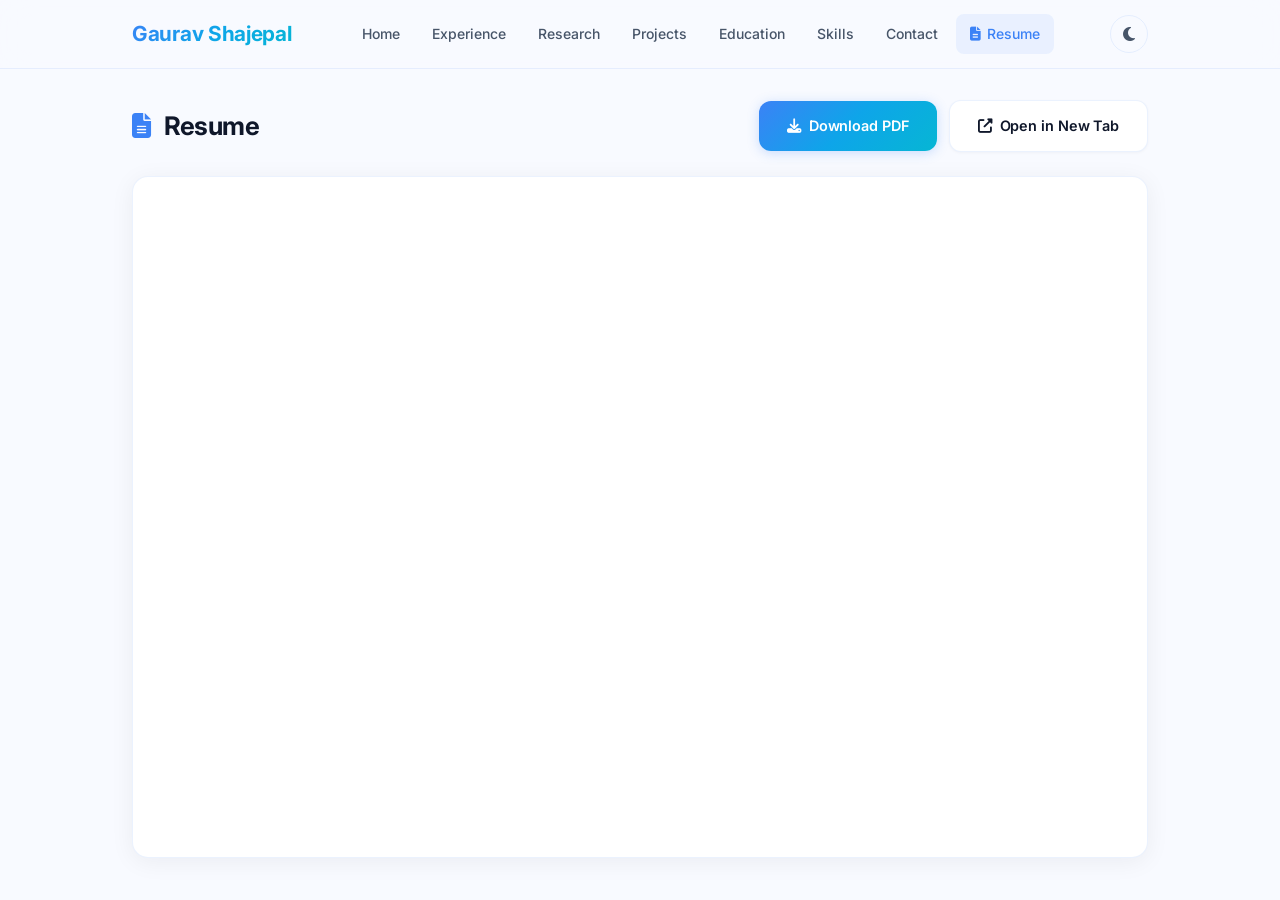
==== resume.html @ 48c78f42 "Add standalone resume page with embedded PDF viewer" ====
<!DOCTYPE html>
<html lang="en">
<head>
    <meta charset="UTF-8">
    <meta name="viewport" content="width=device-width, initial-scale=1.0">
    <meta name="description" content="Gaurav Shajepal - Resume / CV">
    <title>Resume - Gaurav Shajepal</title>
    <link rel="icon" href="data:image/svg+xml,<svg xmlns='http://www.w3.org/2000/svg' viewBox='0 0 100 100'><text y='.9em' font-size='90'>GS</text></svg>">
    <link rel="stylesheet" href="css/style.css">
    <link href="https://fonts.googleapis.com/css2?family=Inter:wght@300;400;500;600;700&display=swap" rel="stylesheet">
    <link rel="stylesheet" href="https://cdnjs.cloudflare.com/ajax/libs/font-awesome/6.4.0/css/all.min.css">
    <style>
        .resume-page {
            padding-top: 100px;
            min-height: 100vh;
        }

        .resume-header {
            display: flex;
            justify-content: space-between;
            align-items: center;
            margin-bottom: 1.5rem;
            flex-wrap: wrap;
            gap: 1rem;
        }

        .resume-header h1 {
            font-size: 1.6rem;
            font-weight: 700;
            letter-spacing: -0.5px;
        }

        .resume-actions {
            display: flex;
            gap: 0.75rem;
            align-items: center;
        }

        .resume-container {
            background: var(--card-bg);
            border-radius: var(--radius-lg);
            border: 1px solid var(--card-border);
            box-shadow: var(--shadow);
            overflow: hidden;
            position: relative;
        }

        .resume-embed {
            width: 100%;
            height: calc(100vh - 220px);
            min-height: 600px;
            border: none;
            display: block;
        }

        .resume-fallback {
            display: none;
            padding: 3rem 2rem;
            text-align: center;
        }

        .resume-fallback i {
            font-size: 3rem;
            color: var(--accent-primary);
            margin-bottom: 1rem;
        }

        .resume-fallback p {
            color: var(--text-secondary);
            margin-bottom: 1.5rem;
        }

        @media (max-width: 768px) {
            .resume-embed {
                height: calc(100vh - 180px);
                min-height: 500px;
            }
        }
    </style>
</head>
<body>
    <!-- Navigation -->
    <nav class="navbar">
        <div class="container">
            <a href="index.html" class="nav-brand">Gaurav Shajepal</a>
            <div class="nav-links" id="navLinks">
                <a href="index.html" class="nav-link">Home</a>
                <a href="index.html#experience" class="nav-link">Experience</a>
                <a href="index.html#research" class="nav-link">Research</a>
                <a href="index.html#projects" class="nav-link">Projects</a>
                <a href="index.html#education" class="nav-link">Education</a>
                <a href="index.html#skills" class="nav-link">Skills</a>
                <a href="index.html#contact" class="nav-link">Contact</a>
                <a href="resume.html" class="nav-link active">
                    <i class="fas fa-file-alt"></i> Resume
                </a>
            </div>
            <div style="display:flex;align-items:center;gap:0.5rem;">
                <button class="theme-toggle" id="themeToggle" aria-label="Toggle theme">
                    <i class="fas fa-moon"></i>
                    <i class="fas fa-sun"></i>
                </button>
                <button class="mobile-menu-btn" id="mobileMenuBtn">
                    <i class="fas fa-bars"></i>
                </button>
            </div>
        </div>
    </nav>

    <!-- Resume Section -->
    <section class="resume-page">
        <div class="container">
            <div class="resume-header">
                <h1><i class="fas fa-file-alt" style="color:var(--accent-primary);margin-right:0.5rem;"></i> Resume</h1>
                <div class="resume-actions">
                    <a href="My_CV.pdf" download="Gaurav_Shajepal_CV.pdf" class="btn btn-primary">
                        <i class="fas fa-download"></i> Download PDF
                    </a>
                    <a href="My_CV.pdf" target="_blank" class="btn btn-secondary">
                        <i class="fas fa-external-link-alt"></i> Open in New Tab
                    </a>
                </div>
            </div>
            <div class="resume-container">
                <object data="My_CV.pdf" type="application/pdf" class="resume-embed" id="resumeEmbed">
                    <div class="resume-fallback" id="resumeFallback">
                        <i class="fas fa-file-pdf"></i>
                        <p>Your browser doesn't support PDF preview.</p>
                        <a href="My_CV.pdf" download="Gaurav_Shajepal_CV.pdf" class="btn btn-primary">
                            <i class="fas fa-download"></i> Download PDF Instead
                        </a>
                    </div>
                </object>
            </div>
        </div>
    </section>

    <script>
        // Theme Toggle
        const themeToggle = document.getElementById('themeToggle');
        const prefersDark = window.matchMedia('(prefers-color-scheme: dark)').matches;
        const savedTheme = localStorage.getItem('theme');

        if (savedTheme) {
            document.documentElement.setAttribute('data-theme', savedTheme);
        } else if (prefersDark) {
            document.documentElement.setAttribute('data-theme', 'dark');
        }

        if (themeToggle) {
            themeToggle.addEventListener('click', () => {
                const current = document.documentElement.getAttribute('data-theme');
                const next = current === 'dark' ? 'light' : 'dark';
                document.documentElement.setAttribute('data-theme', next);
                localStorage.setItem('theme', next);
            });
        }

        // Mobile Menu
        const mobileMenuBtn = document.getElementById('mobileMenuBtn');
        const navLinks = document.getElementById('navLinks');

        if (mobileMenuBtn && navLinks) {
            mobileMenuBtn.addEventListener('click', () => {
                navLinks.classList.toggle('active');
                const icon = mobileMenuBtn.querySelector('i');
                if (icon) {
                    icon.classList.toggle('fa-bars');
                    icon.classList.toggle('fa-times');
                }
            });
        }

        // Check if PDF loaded
        const embed = document.getElementById('resumeEmbed');
        const fallback = document.getElementById('resumeFallback');
        if (embed && fallback) {
            embed.addEventListener('error', () => {
                embed.style.display = 'none';
                fallback.style.display = 'block';
            });
        }
    </script>
</body>
</html>
---- css/style.css ----
/* Reset & Base Styles */
*,
*::before,
*::after {
    margin: 0;
    padding: 0;
    box-sizing: border-box;
}

:root {
    --bg-primary: #f8faff;
    --bg-secondary: #eef2f9;
    --bg-alt: #eef2f9;
    --text-primary: #0f172a;
    --text-secondary: #475569;
    --text-muted: #94a3b8;
    --accent-primary: #3b82f6;
    --accent-secondary: #0891b2;
    --accent-gradient: linear-gradient(135deg, #3b82f6 0%, #0891b2 50%, #06b6d4 100%);
    --card-bg: #ffffff;
    --card-border: rgba(59, 130, 246, 0.1);
    --shadow-sm: 0 1px 3px rgba(15, 23, 42, 0.04);
    --shadow: 0 4px 24px rgba(15, 23, 42, 0.06);
    --shadow-lg: 0 12px 40px rgba(15, 23, 42, 0.1);
    --radius-sm: 8px;
    --radius: 12px;
    --radius-lg: 16px;
    --radius-xl: 24px;
    --nav-bg: rgba(248, 250, 255, 0.85);
    --input-bg: #f8faff;
}

[data-theme="dark"] {
    --bg-primary: #0b1121;
    --bg-secondary: #111827;
    --bg-alt: #111827;
    --text-primary: #e2e8f0;
    --text-secondary: #94a3b8;
    --text-muted: #64748b;
    --accent-primary: #60a5fa;
    --accent-secondary: #22d3ee;
    --accent-gradient: linear-gradient(135deg, #60a5fa 0%, #22d3ee 50%, #06b6d4 100%);
    --card-bg: #1e293b;
    --card-border: rgba(96, 165, 250, 0.12);
    --shadow-sm: 0 1px 3px rgba(0, 0, 0, 0.2);
    --shadow: 0 4px 24px rgba(0, 0, 0, 0.3);
    --shadow-lg: 0 12px 40px rgba(0, 0, 0, 0.4);
    --nav-bg: rgba(11, 17, 33, 0.9);
    --input-bg: #0f172a;
}

:root {
    --bg-primary: #f8faff;
    --bg-secondary: #eef2f9;
    --bg-alt: #eef2f9;
    --text-primary: #0f172a;
    --text-secondary: #475569;
    --text-muted: #94a3b8;
    --accent-primary: #3b82f6;
    --accent-secondary: #0ea5e9;
    --accent-gradient: linear-gradient(135deg, #3b82f6 0%, #0ea5e9 50%, #06b6d4 100%);
    --card-bg: #ffffff;
    --card-border: rgba(59, 130, 246, 0.1);
    --shadow-sm: 0 1px 3px rgba(15, 23, 42, 0.04);
    --shadow: 0 4px 24px rgba(15, 23, 42, 0.06);
    --shadow-lg: 0 12px 40px rgba(15, 23, 42, 0.1);
    --radius-sm: 8px;
    --radius: 12px;
    --radius-lg: 16px;
    --radius-xl: 24px;
}

html {
    scroll-behavior: smooth;
    scroll-padding-top: 80px;
}

body {
    font-family: 'Inter', -apple-system, BlinkMacSystemFont, 'Segoe UI', sans-serif;
    background-color: var(--bg-primary);
    color: var(--text-primary);
    line-height: 1.7;
    overflow-x: hidden;
    -webkit-font-smoothing: antialiased;
    -moz-osx-font-smoothing: grayscale;
}

.container {
    max-width: 1080px;
    margin: 0 auto;
    padding: 0 2rem;
}

a {
    text-decoration: none;
    color: inherit;
    transition: color 0.2s ease;
}

button {
    font-family: inherit;
    cursor: pointer;
}

ul {
    list-style: none;
}

img {
    max-width: 100%;
    display: block;
}

/* ==================== NAVIGATION ==================== */
.navbar {
    position: fixed;
    top: 0;
    left: 0;
    right: 0;
    z-index: 1000;
    background: var(--nav-bg);
    backdrop-filter: blur(16px) saturate(180%);
    -webkit-backdrop-filter: blur(16px) saturate(180%);
    border-bottom: 1px solid var(--card-border);
    transition: all 0.3s ease;
}

/* Theme Toggle */
.theme-toggle {
    background: none;
    border: 1.5px solid var(--card-border);
    color: var(--text-secondary);
    width: 38px;
    height: 38px;
    border-radius: 50%;
    display: flex;
    align-items: center;
    justify-content: center;
    cursor: pointer;
    font-size: 1rem;
    transition: all 0.2s ease;
}

.theme-toggle:hover {
    border-color: var(--accent-primary);
    color: var(--accent-primary);
    background: rgba(59, 130, 246, 0.06);
}

.theme-toggle .fa-moon { display: block; }
.theme-toggle .fa-sun { display: none; }
[data-theme="dark"] .theme-toggle .fa-moon { display: none; }
[data-theme="dark"] .theme-toggle .fa-sun { display: block; }

.navbar.scrolled {
    box-shadow: 0 1px 12px rgba(15, 23, 42, 0.06);
}

.navbar .container {
    display: flex;
    align-items: center;
    justify-content: space-between;
    padding: 0.875rem 2rem;
}

.nav-brand {
    font-size: 1.3rem;
    font-weight: 700;
    background: var(--accent-gradient);
    -webkit-background-clip: text;
    -webkit-text-fill-color: transparent;
    background-clip: text;
    letter-spacing: -0.3px;
}

.nav-links {
    display: flex;
    gap: 0.25rem;
    align-items: center;
}

.nav-link {
    font-weight: 500;
    font-size: 0.875rem;
    color: var(--text-secondary);
    position: relative;
    padding: 0.5rem 0.875rem;
    display: flex;
    align-items: center;
    gap: 0.4rem;
    transition: all 0.2s ease;
    border-radius: var(--radius-sm);
}

.nav-link:hover {
    color: var(--text-primary);
    background: rgba(59, 130, 246, 0.06);
}

.nav-link.active {
    color: var(--accent-primary);
    background: rgba(59, 130, 246, 0.08);
}

.nav-link[download] {
    color: var(--accent-primary);
    font-weight: 600;
    background: rgba(59, 130, 246, 0.08);
}

.nav-link[download]:hover {
    background: rgba(59, 130, 246, 0.14);
}

.mobile-menu-btn {
    display: none;
    background: none;
    border: none;
    color: var(--text-primary);
    font-size: 1.25rem;
    cursor: pointer;
    padding: 0.5rem;
    border-radius: var(--radius-sm);
    transition: background 0.2s ease;
}

.mobile-menu-btn:hover {
    background: rgba(59, 130, 246, 0.06);
}

/* ==================== BUTTONS ==================== */
.btn {
    display: inline-flex;
    align-items: center;
    justify-content: center;
    gap: 0.5rem;
    padding: 0.8rem 1.75rem;
    border-radius: var(--radius);
    font-weight: 600;
    font-size: 0.9rem;
    transition: all 0.25s cubic-bezier(0.25, 0.46, 0.45, 0.94);
    border: none;
    cursor: pointer;
    letter-spacing: -0.1px;
}

.btn-primary {
    background: var(--accent-gradient);
    color: white;
    box-shadow: 0 2px 12px rgba(59, 130, 246, 0.25);
}

.btn-primary:hover {
    transform: translateY(-2px);
    box-shadow: 0 6px 24px rgba(59, 130, 246, 0.35);
}

.btn-secondary {
    background: var(--card-bg);
    color: var(--text-primary);
    border: 1.5px solid var(--card-border);
    box-shadow: var(--shadow-sm);
}

.btn-secondary:hover {
    border-color: var(--accent-primary);
    transform: translateY(-2px);
    box-shadow: var(--shadow);
}

/* ==================== HERO SECTION ==================== */
.hero {
    min-height: 100vh;
    display: flex;
    align-items: center;
    background: var(--bg-primary);
    position: relative;
    padding: 100px 0 60px;
    overflow: hidden;
}

.hero::before {
    content: '';
    position: absolute;
    top: -40%;
    right: -20%;
    width: 700px;
    height: 700px;
    background: radial-gradient(circle, rgba(59, 130, 246, 0.07) 0%, transparent 70%);
    border-radius: 50%;
    pointer-events: none;
}

.hero::after {
    content: '';
    position: absolute;
    bottom: -30%;
    left: -15%;
    width: 500px;
    height: 500px;
    background: radial-gradient(circle, rgba(14, 165, 233, 0.05) 0%, transparent 70%);
    border-radius: 50%;
    pointer-events: none;
}

.hero-content {
    position: relative;
    z-index: 1;
    display: grid;
    grid-template-columns: 1fr 280px;
    gap: 4rem;
    align-items: center;
    padding: 2rem 0;
}

.hero-text {
    max-width: 620px;
    animation: fadeInUp 0.7s ease-out;
}

.hero-badge {
    display: inline-flex;
    align-items: center;
    gap: 0.5rem;
    padding: 0.4rem 1rem;
    background: rgba(59, 130, 246, 0.08);
    border: 1px solid rgba(59, 130, 246, 0.15);
    border-radius: 100px;
    font-size: 0.8rem;
    font-weight: 600;
    color: var(--accent-primary);
    margin-bottom: 1.5rem;
}

.hero-badge::before {
    content: '';
    width: 6px;
    height: 6px;
    background: var(--accent-primary);
    border-radius: 50%;
    animation: pulse 2s ease-in-out infinite;
}

.hero-title {
    font-size: clamp(2.25rem, 5vw, 3.5rem);
    font-weight: 800;
    line-height: 1.15;
    margin-bottom: 1.25rem;
    letter-spacing: -1px;
    color: var(--text-primary);
}

.gradient-text {
    background: var(--accent-gradient);
    -webkit-background-clip: text;
    -webkit-text-fill-color: transparent;
    background-clip: text;
}

.hero-subtitle {
    font-size: 1.1rem;
    color: var(--text-secondary);
    margin-bottom: 1.25rem;
    font-weight: 500;
}

.hero-description {
    font-size: 1rem;
    color: var(--text-secondary);
    margin-bottom: 2rem;
    line-height: 1.8;
    max-width: 540px;
}

.hero-buttons {
    display: flex;
    gap: 0.75rem;
    margin-bottom: 2.5rem;
    flex-wrap: wrap;
}

.hero-contact {
    display: flex;
    flex-wrap: wrap;
    gap: 1rem;
}

.contact-item {
    display: inline-flex;
    align-items: center;
    gap: 0.5rem;
    color: var(--text-secondary);
    font-size: 0.875rem;
    padding: 0.4rem 0.75rem;
    background: var(--card-bg);
    border: 1px solid var(--card-border);
    border-radius: var(--radius-sm);
}

.contact-item i {
    color: var(--accent-primary);
    font-size: 0.8rem;
}

.hero-image {
    display: flex;
    justify-content: center;
    animation: fadeIn 0.8s ease-out 0.2s both;
}

.profile-card {
    position: relative;
    width: 240px;
    height: 260px;
}

.profile-bg {
    position: absolute;
    inset: 0;
    background: var(--accent-gradient);
    border-radius: var(--radius-xl);
    transform: rotate(-6deg);
    opacity: 0.12;
}

.profile-content {
    position: relative;
    background: var(--card-bg);
    border-radius: var(--radius-xl);
    padding: 2rem;
    text-align: center;
    border: 1px solid var(--card-border);
    box-shadow: var(--shadow-lg);
    transform: rotate(3deg);
    height: 100%;
    display: flex;
    flex-direction: column;
    align-items: center;
    justify-content: center;
    transition: transform 0.4s cubic-bezier(0.25, 0.46, 0.45, 0.94);
}

.profile-content:hover {
    transform: rotate(0deg) scale(1.03);
}

.profile-icon {
    font-size: 3rem;
    background: var(--accent-gradient);
    -webkit-background-clip: text;
    -webkit-text-fill-color: transparent;
    background-clip: text;
    margin-bottom: 1rem;
}

.profile-content h3 {
    font-size: 1rem;
    font-weight: 600;
    margin-bottom: 0.4rem;
    color: var(--text-primary);
}

.profile-content p {
    color: var(--text-muted);
    font-size: 0.8rem;
    font-weight: 500;
}

.scroll-indicator {
    position: absolute;
    bottom: 2rem;
    left: 50%;
    transform: translateX(-50%);
    animation: bounce 2.5s ease-in-out infinite;
    z-index: 1;
}

@keyframes bounce {
    0%, 20%, 50%, 80%, 100% { transform: translateY(0) translateX(-50%); }
    40% { transform: translateY(-8px) translateX(-50%); }
    60% { transform: translateY(-4px) translateX(-50%); }
}

.scroll-indicator i {
    font-size: 1.4rem;
    color: var(--text-muted);
    opacity: 0.5;
}

/* ==================== SECTIONS ==================== */
.section {
    padding: 6rem 0;
}

.bg-alt {
    background-color: var(--bg-secondary);
}

.section-header {
    text-align: center;
    margin-bottom: 3.5rem;
}

.section-label {
    display: inline-block;
    font-size: 0.75rem;
    font-weight: 700;
    text-transform: uppercase;
    letter-spacing: 1.5px;
    color: var(--accent-primary);
    background: rgba(59, 130, 246, 0.08);
    padding: 0.35rem 1rem;
    border-radius: 100px;
    margin-bottom: 1rem;
}

.section-title {
    font-size: 2rem;
    font-weight: 800;
    margin-bottom: 0.75rem;
    letter-spacing: -0.5px;
}

.section-subtitle {
    color: var(--text-secondary);
    font-size: 1rem;
    font-weight: 400;
}

/* ==================== EXPERIENCE / RESEARCH CARDS ==================== */
.timeline {
    max-width: 780px;
    margin: 0 auto;
    display: flex;
    flex-direction: column;
    gap: 1.25rem;
}

.timeline-item {
    opacity: 0;
    transform: translateY(20px);
    transition: all 0.5s cubic-bezier(0.25, 0.46, 0.45, 0.94);
}

.timeline-item.visible {
    opacity: 1;
    transform: translateY(0);
}

.timeline-date {
    display: inline-block;
    font-size: 0.75rem;
    font-weight: 600;
    color: var(--accent-primary);
    background: rgba(59, 130, 246, 0.08);
    padding: 0.3rem 0.75rem;
    border-radius: 100px;
    margin-bottom: 0.6rem;
    letter-spacing: 0.3px;
}

.timeline-content {
    background: var(--card-bg);
    border-radius: var(--radius-lg);
    padding: 1.5rem 1.75rem;
    border: 1px solid var(--card-border);
    box-shadow: var(--shadow-sm);
    transition: all 0.3s cubic-bezier(0.25, 0.46, 0.45, 0.94);
}

.timeline-content:hover {
    border-color: rgba(59, 130, 246, 0.25);
    box-shadow: var(--shadow);
    transform: translateX(4px);
}

.timeline-content h3 {
    font-size: 1.1rem;
    font-weight: 700;
    margin-bottom: 0.15rem;
    letter-spacing: -0.2px;
}

.company {
    color: var(--accent-secondary);
    font-weight: 500;
    font-size: 0.9rem;
}

.company a {
    color: var(--accent-secondary);
    text-decoration: underline;
    text-decoration-color: rgba(14, 165, 233, 0.3);
    text-underline-offset: 2px;
    transition: all 0.2s ease;
}

.company a:hover {
    text-decoration-color: var(--accent-secondary);
}

.location {
    color: var(--text-muted);
    font-size: 0.8rem;
    margin-bottom: 0.75rem;
    display: flex;
    align-items: center;
    gap: 0.35rem;
}

.location::before {
    content: '\f3c5';
    font-family: 'Font Awesome 6 Free';
    font-weight: 900;
    font-size: 0.7rem;
}

.achievements {
    margin-top: 0.6rem;
}

.achievements li {
    color: var(--text-secondary);
    padding-left: 1.25rem;
    position: relative;
    margin-bottom: 0.4rem;
    font-size: 0.88rem;
    line-height: 1.65;
}

.achievements li::before {
    content: '';
    position: absolute;
    left: 0;
    top: 0.6em;
    width: 5px;
    height: 5px;
    background: var(--accent-primary);
    border-radius: 50%;
    opacity: 0.6;
}

/* ==================== EDUCATION ==================== */
.education-grid {
    display: grid;
    grid-template-columns: repeat(auto-fit, minmax(320px, 1fr));
    gap: 1rem;
}

.education-card {
    background: var(--card-bg);
    border-radius: var(--radius-lg);
    padding: 1.5rem;
    border: 1px solid var(--card-border);
    box-shadow: var(--shadow-sm);
    transition: all 0.3s cubic-bezier(0.25, 0.46, 0.45, 0.94);
    opacity: 0;
    transform: translateY(20px);
}

.education-card.visible {
    opacity: 1;
    transform: translateY(0);
}

.education-card:hover {
    border-color: rgba(59, 130, 246, 0.25);
    transform: translateY(-4px);
    box-shadow: var(--shadow);
}

.education-card h3 {
    font-size: 1rem;
    font-weight: 700;
    margin-bottom: 0.3rem;
    letter-spacing: -0.2px;
}

.degree {
    color: var(--accent-secondary);
    font-size: 0.85rem;
    font-weight: 500;
    margin-bottom: 0.2rem;
}

.degree a {
    color: var(--accent-secondary);
    text-decoration: underline;
    text-decoration-color: rgba(14, 165, 233, 0.3);
    text-underline-offset: 2px;
    transition: all 0.2s ease;
}

.degree a:hover {
    text-decoration-color: var(--accent-secondary);
}

.date {
    color: var(--text-muted);
    font-size: 0.78rem;
    font-weight: 500;
    margin-bottom: 0.6rem;
}

.desc {
    color: var(--text-secondary);
    font-size: 0.85rem;
    line-height: 1.6;
}

/* ==================== SKILLS ==================== */
.skills-grid {
    display: grid;
    grid-template-columns: repeat(auto-fit, minmax(260px, 1fr));
    gap: 1rem;
}

.skill-category {
    background: var(--card-bg);
    border-radius: var(--radius-lg);
    padding: 1.5rem;
    border: 1px solid var(--card-border);
    box-shadow: var(--shadow-sm);
    transition: all 0.3s cubic-bezier(0.25, 0.46, 0.45, 0.94);
    opacity: 0;
    transform: translateY(20px);
}

.skill-category.visible {
    opacity: 1;
    transform: translateY(0);
}

.skill-category:hover {
    border-color: rgba(59, 130, 246, 0.25);
    transform: translateY(-4px);
    box-shadow: var(--shadow);
}

.skill-category h3 {
    display: flex;
    align-items: center;
    gap: 0.6rem;
    margin-bottom: 1rem;
    font-size: 0.95rem;
    font-weight: 700;
    letter-spacing: -0.2px;
}

.skill-category h3 i {
    font-size: 0.9rem;
    background: var(--accent-gradient);
    -webkit-background-clip: text;
    -webkit-text-fill-color: transparent;
    background-clip: text;
}

.skill-tags {
    display: flex;
    flex-wrap: wrap;
    gap: 0.4rem;
}

.skill-tag {
    background: rgba(59, 130, 246, 0.07);
    color: var(--accent-primary);
    padding: 0.35rem 0.75rem;
    border-radius: 100px;
    font-size: 0.78rem;
    font-weight: 500;
    transition: all 0.2s ease;
    border: 1px solid transparent;
}

.skill-tag:hover {
    background: var(--accent-primary);
    color: white;
    border-color: var(--accent-primary);
}

/* ==================== PROJECTS ==================== */
.projects-grid {
    display: grid;
    grid-template-columns: repeat(2, 1fr);
    gap: 1.25rem;
}

.project-card {
    background: var(--card-bg);
    border-radius: var(--radius-lg);
    padding: 1.5rem;
    border: 1px solid var(--card-border);
    box-shadow: var(--shadow-sm);
    transition: all 0.3s cubic-bezier(0.25, 0.46, 0.45, 0.94);
    display: flex;
    flex-direction: column;
    opacity: 0;
    transform: translateY(20px);
}

.project-card.visible {
    opacity: 1;
    transform: translateY(0);
}

.project-card:hover {
    border-color: rgba(59, 130, 246, 0.25);
    transform: translateY(-4px);
    box-shadow: var(--shadow);
}

.project-featured {
    grid-column: 1 / -1;
    display: grid;
    grid-template-columns: 1fr 1fr;
    gap: 2rem;
    padding: 2rem;
    background: linear-gradient(135deg, rgba(59, 130, 246, 0.03) 0%, rgba(14, 165, 233, 0.03) 100%);
    border: 1px solid rgba(59, 130, 246, 0.12);
    position: relative;
    overflow: hidden;
}

.project-featured::before {
    content: '';
    position: absolute;
    top: 0;
    left: 0;
    right: 0;
    height: 3px;
    background: var(--accent-gradient);
}

.project-featured-left {
    display: flex;
    flex-direction: column;
    justify-content: center;
}

.project-featured-right {
    display: flex;
    flex-direction: column;
    justify-content: center;
}

.project-header {
    display: flex;
    justify-content: space-between;
    align-items: center;
    margin-bottom: 0.75rem;
}

.project-featured .project-header {
    margin-bottom: 1rem;
}

.project-status {
    font-size: 0.7rem;
    font-weight: 700;
    text-transform: uppercase;
    letter-spacing: 0.8px;
    padding: 0.25rem 0.65rem;
    border-radius: 100px;
}

.status-progress {
    background: rgba(251, 191, 36, 0.12);
    color: #d97706;
}

.status-complete {
    background: rgba(34, 197, 94, 0.12);
    color: #16a34a;
}

.project-lang {
    font-size: 0.75rem;
    color: var(--text-muted);
    display: flex;
    align-items: center;
    gap: 0.35rem;
}

.project-lang i {
    font-size: 0.5rem;
    color: #3b82f6;
}

.project-title {
    font-size: 1.15rem;
    font-weight: 700;
    margin-bottom: 0.5rem;
    letter-spacing: -0.3px;
}

.project-featured .project-title {
    font-size: 1.6rem;
    letter-spacing: -0.5px;
    margin-bottom: 0.75rem;
}

.project-desc {
    color: var(--text-secondary);
    font-size: 0.88rem;
    line-height: 1.65;
    margin-bottom: 1rem;
    flex: 1;
}

.project-featured .project-desc {
    font-size: 0.95rem;
    line-height: 1.7;
    margin-bottom: 1.25rem;
}

.project-tags {
    display: flex;
    flex-wrap: wrap;
    gap: 0.35rem;
    margin-bottom: 1.25rem;
}

.project-tags span {
    font-size: 0.72rem;
    font-weight: 500;
    padding: 0.25rem 0.6rem;
    background: rgba(59, 130, 246, 0.07);
    color: var(--accent-primary);
    border-radius: 100px;
}

.project-featured .project-tags {
    margin-bottom: 1.5rem;
}

.project-featured .project-tags span {
    font-size: 0.78rem;
    padding: 0.3rem 0.7rem;
}

.project-links {
    display: flex;
    gap: 0.6rem;
    flex-wrap: wrap;
}

.project-link {
    display: inline-flex;
    align-items: center;
    gap: 0.4rem;
    font-size: 0.82rem;
    font-weight: 600;
    padding: 0.5rem 1rem;
    border-radius: var(--radius-sm);
    border: 1px solid var(--card-border);
    color: var(--text-secondary);
    transition: all 0.2s ease;
}

.project-link:hover {
    border-color: var(--accent-primary);
    color: var(--accent-primary);
    background: rgba(59, 130, 246, 0.05);
}

.project-link-primary {
    background: var(--accent-gradient);
    color: white;
    border-color: transparent;
}

.project-link-primary:hover {
    color: white;
    border-color: transparent;
    box-shadow: 0 4px 16px rgba(59, 130, 246, 0.3);
    transform: translateY(-1px);
}

.project-featured .project-link {
    padding: 0.6rem 1.25rem;
    font-size: 0.88rem;
}

@media (max-width: 768px) {
    .projects-grid {
        grid-template-columns: 1fr;
    }
    
    .project-featured {
        grid-template-columns: 1fr;
        gap: 1rem;
        padding: 1.5rem;
    }
}

/* ==================== PUBLICATIONS ==================== */
.publications-list {
    max-width: 780px;
    margin: 0 auto;
    display: flex;
    flex-direction: column;
    gap: 1rem;
}

.publication-item {
    background: var(--card-bg);
    border-radius: var(--radius-lg);
    padding: 1.5rem 1.75rem;
    border: 1px solid var(--card-border);
    box-shadow: var(--shadow-sm);
    transition: all 0.3s cubic-bezier(0.25, 0.46, 0.45, 0.94);
    opacity: 0;
    transform: translateY(20px);
}

.publication-item.visible {
    opacity: 1;
    transform: translateY(0);
}

.publication-item:hover {
    border-color: rgba(59, 130, 246, 0.25);
    box-shadow: var(--shadow);
    transform: translateX(4px);
}

.publication-item h3 {
    color: var(--accent-primary);
    font-size: 0.8rem;
    font-weight: 700;
    text-transform: uppercase;
    letter-spacing: 0.5px;
    margin-bottom: 0.4rem;
}

.publication-title {
    font-size: 1.05rem;
    font-weight: 600;
    margin-bottom: 0.5rem;
    line-height: 1.5;
    color: var(--text-primary);
}

.publication-details {
    color: var(--text-secondary);
    font-size: 0.85rem;
}

.publication-details a {
    color: var(--accent-primary);
    font-weight: 500;
    text-decoration: underline;
    text-decoration-color: rgba(59, 130, 246, 0.3);
    text-underline-offset: 2px;
}

.publication-details a:hover {
    text-decoration-color: var(--accent-primary);
}

/* ==================== CONTACT ==================== */
.contact-content {
    display: grid;
    grid-template-columns: 1fr 1fr;
    gap: 3rem;
    align-items: start;
}

.contact-description {
    margin-bottom: 1.75rem;
    color: var(--text-secondary);
    font-size: 1rem;
    line-height: 1.8;
}

.contact-links {
    display: flex;
    flex-direction: column;
    gap: 0.6rem;
}

.contact-link {
    display: flex;
    align-items: center;
    gap: 1rem;
    padding: 0.9rem 1.1rem;
    background: var(--card-bg);
    border-radius: var(--radius);
    border: 1px solid var(--card-border);
    transition: all 0.25s ease;
}

.contact-link:hover {
    border-color: rgba(59, 130, 246, 0.25);
    box-shadow: var(--shadow);
    transform: translateX(4px);
}

.contact-link i {
    font-size: 1.1rem;
    width: 20px;
    text-align: center;
    background: var(--accent-gradient);
    -webkit-background-clip: text;
    -webkit-text-fill-color: transparent;
    background-clip: text;
}

.contact-link span {
    font-size: 0.9rem;
    font-weight: 500;
    color: var(--text-secondary);
}

.contact-form {
    background: var(--card-bg);
    border-radius: var(--radius-lg);
    padding: 1.75rem;
    border: 1px solid var(--card-border);
    box-shadow: var(--shadow-sm);
}

.form-group {
    margin-bottom: 1rem;
}

.form-group input,
.form-group textarea {
    width: 100%;
    padding: 0.85rem 1rem;
    background: var(--input-bg);
    border: 1.5px solid var(--card-border);
    border-radius: var(--radius);
    color: var(--text-primary);
    font-family: inherit;
    font-size: 0.9rem;
    transition: all 0.2s ease;
}

.form-group input:focus,
.form-group textarea:focus {
    outline: none;
    border-color: var(--accent-primary);
    box-shadow: 0 0 0 3px rgba(59, 130, 246, 0.1);
}

.form-group input::placeholder,
.form-group textarea::placeholder {
    color: var(--text-muted);
}

.form-group textarea {
    resize: vertical;
    min-height: 110px;
}

/* ==================== FOOTER ==================== */
footer {
    background: var(--bg-secondary);
    border-top: 1px solid var(--card-border);
    padding: 2rem 0;
}

.footer-content {
    display: flex;
    justify-content: space-between;
    align-items: center;
}

.footer-content p {
    color: var(--text-muted);
    font-size: 0.85rem;
}

.footer-links {
    display: flex;
    gap: 0.6rem;
}

.footer-links a {
    width: 38px;
    height: 38px;
    background: var(--card-bg);
    border-radius: 50%;
    display: flex;
    align-items: center;
    justify-content: center;
    border: 1px solid var(--card-border);
    transition: all 0.25s ease;
}

.footer-links a:hover {
    background: var(--accent-primary);
    border-color: var(--accent-primary);
    transform: translateY(-2px);
}

.footer-links a:hover i {
    color: white;
}

.footer-links i {
    color: var(--text-secondary);
    font-size: 0.95rem;
    transition: color 0.2s ease;
}

/* ==================== ANIMATIONS ==================== */
@keyframes fadeInUp {
    from {
        opacity: 0;
        transform: translateY(24px);
    }
    to {
        opacity: 1;
        transform: translateY(0);
    }
}

@keyframes fadeIn {
    from { opacity: 0; }
    to { opacity: 1; }
}

@keyframes pulse {
    0%, 100% { opacity: 1; transform: scale(1); }
    50% { opacity: 0.5; transform: scale(0.85); }
}

/* Stagger delays */
.education-card:nth-child(1) { transition-delay: 0.05s; }
.education-card:nth-child(2) { transition-delay: 0.1s; }
.education-card:nth-child(3) { transition-delay: 0.15s; }
.education-card:nth-child(4) { transition-delay: 0.2s; }
.education-card:nth-child(5) { transition-delay: 0.25s; }

.skill-category:nth-child(1) { transition-delay: 0.05s; }
.skill-category:nth-child(2) { transition-delay: 0.1s; }
.skill-category:nth-child(3) { transition-delay: 0.15s; }
.skill-category:nth-child(4) { transition-delay: 0.2s; }
.skill-category:nth-child(5) { transition-delay: 0.25s; }
.skill-category:nth-child(6) { transition-delay: 0.3s; }

.timeline-item:nth-child(1) { transition-delay: 0.05s; }
.timeline-item:nth-child(2) { transition-delay: 0.1s; }
.timeline-item:nth-child(3) { transition-delay: 0.15s; }
.timeline-item:nth-child(4) { transition-delay: 0.2s; }

/* ==================== RESPONSIVE ==================== */
@media (max-width: 968px) {
    .hero-content {
        grid-template-columns: 1fr;
        text-align: center;
        gap: 2.5rem;
    }

    .hero-text {
        max-width: 100%;
    }

    .hero-description {
        max-width: 100%;
    }

    .hero-contact {
        justify-content: center;
    }

    .hero-buttons {
        justify-content: center;
    }

    .hero-image {
        order: -1;
    }

    .profile-card {
        width: 200px;
        height: 220px;
    }

    .contact-content {
        grid-template-columns: 1fr;
    }
}

@media (max-width: 768px) {
    .nav-links {
        display: none;
        position: absolute;
        top: 100%;
        left: 0;
        right: 0;
        background: var(--bg-primary);
        flex-direction: column;
        padding: 0.75rem 1rem;
        border-bottom: 1px solid var(--card-border);
        box-shadow: 0 8px 24px rgba(15, 23, 42, 0.08);
    }

    .nav-links.active {
        display: flex;
    }

    .nav-link {
        padding: 0.65rem 1rem;
        border-radius: var(--radius-sm);
        width: 100%;
    }

    .mobile-menu-btn {
        display: block;
    }

    .education-grid {
        grid-template-columns: 1fr;
    }

    .skills-grid {
        grid-template-columns: 1fr;
    }

    .hero-buttons {
        flex-direction: column;
        align-items: center;
    }

    .btn {
        width: 100%;
        max-width: 280px;
    }

    .section {
        padding: 4rem 0;
    }

    .section-header {
        margin-bottom: 2.5rem;
    }

    .section-title {
        font-size: 1.6rem;
    }

    .hero-contact {
        flex-direction: column;
        align-items: center;
    }
}

@media (max-width: 480px) {
    .container {
        padding: 0 1.25rem;
    }

    .hero {
        padding: 80px 0 40px;
    }

    .hero-title {
        font-size: 1.8rem;
    }

    .timeline-content {
        padding: 1.25rem;
    }

    .footer-content {
        flex-direction: column;
        gap: 1rem;
        text-align: center;
    }
}

/* ==================== PRINT ==================== */
@media print {
    .navbar,
    .scroll-indicator,
    .contact-form,
    .mobile-menu-btn,
    .back-to-top {
        display: none !important;
    }

    .hero {
        min-height: auto;
        padding: 1rem 0;
    }

    .section {
        padding: 1.5rem 0;
        page-break-inside: avoid;
    }

    body {
        color: #000;
        background: #fff;
    }

    .card-bg,
    .timeline-content,
    .education-card,
    .skill-category,
    .publication-item {
        box-shadow: none;
        border: 1px solid #ddd;
    }
}

/* ==================== FLOATING DECORATIONS ==================== */
.floating-shapes {
    position: fixed;
    top: 0;
    left: 0;
    width: 100%;
    height: 100%;
    pointer-events: none;
    z-index: 0;
    overflow: hidden;
}

.floating-shape {
    position: absolute;
    border-radius: 50%;
    opacity: 0.04;
    animation: float 20s ease-in-out infinite;
}

.floating-shape:nth-child(1) {
    width: 300px;
    height: 300px;
    background: var(--accent-primary);
    top: 10%;
    left: -5%;
    animation-delay: 0s;
    animation-duration: 25s;
}

.floating-shape:nth-child(2) {
    width: 200px;
    height: 200px;
    background: var(--accent-secondary);
    top: 60%;
    right: -3%;
    animation-delay: -5s;
    animation-duration: 20s;
}

.floating-shape:nth-child(3) {
    width: 150px;
    height: 150px;
    background: var(--accent-primary);
    bottom: 20%;
    left: 30%;
    animation-delay: -10s;
    animation-duration: 30s;
}

.floating-shape:nth-child(4) {
    width: 100px;
    height: 100px;
    background: var(--accent-secondary);
    top: 30%;
    right: 20%;
    animation-delay: -15s;
    animation-duration: 22s;
    border-radius: 30% 70% 70% 30% / 30% 30% 70% 70%;
}

@keyframes float {
    0%, 100% { transform: translate(0, 0) rotate(0deg); }
    25% { transform: translate(30px, -30px) rotate(5deg); }
    50% { transform: translate(-20px, 20px) rotate(-3deg); }
    75% { transform: translate(15px, 15px) rotate(2deg); }
}

/* ==================== TYPING ANIMATION ==================== */
.typing-text {
    display: inline;
}

.typing-cursor {
    display: inline-block;
    width: 3px;
    height: 1.1em;
    background: var(--accent-primary);
    margin-left: 2px;
    vertical-align: text-bottom;
    animation: blink 1s step-end infinite;
}

@keyframes blink {
    0%, 100% { opacity: 1; }
    50% { opacity: 0; }
}

/* ==================== GITHUB REPOS ==================== */
.repos-grid {
    display: grid;
    grid-template-columns: repeat(auto-fit, minmax(300px, 1fr));
    gap: 1rem;
}

.repo-card {
    background: var(--card-bg);
    border-radius: var(--radius-lg);
    padding: 1.25rem;
    border: 1px solid var(--card-border);
    box-shadow: var(--shadow-sm);
    transition: all 0.3s cubic-bezier(0.25, 0.46, 0.45, 0.94);
    display: flex;
    flex-direction: column;
    opacity: 0;
    transform: translateY(20px);
}

.repo-card.visible {
    opacity: 1;
    transform: translateY(0);
}

.repo-card:hover {
    border-color: rgba(59, 130, 246, 0.25);
    transform: translateY(-4px);
    box-shadow: var(--shadow);
}

.repo-card-header {
    display: flex;
    justify-content: space-between;
    align-items: flex-start;
    margin-bottom: 0.75rem;
}

.repo-name {
    font-size: 1rem;
    font-weight: 700;
    color: var(--accent-primary);
    display: flex;
    align-items: center;
    gap: 0.4rem;
}

.repo-name i {
    font-size: 0.9rem;
    color: var(--text-muted);
}

.repo-stars {
    display: inline-flex;
    align-items: center;
    gap: 0.3rem;
    font-size: 0.78rem;
    color: var(--text-muted);
    background: rgba(59, 130, 246, 0.06);
    padding: 0.2rem 0.5rem;
    border-radius: 100px;
}

.repo-stars i {
    color: #eab308;
    font-size: 0.7rem;
}

.repo-desc {
    color: var(--text-secondary);
    font-size: 0.85rem;
    line-height: 1.6;
    margin-bottom: 1rem;
    flex: 1;
}

.repo-footer {
    display: flex;
    justify-content: space-between;
    align-items: center;
    margin-top: auto;
}

.repo-lang {
    display: flex;
    align-items: center;
    gap: 0.35rem;
    font-size: 0.78rem;
    color: var(--text-muted);
}

.repo-lang-dot {
    width: 8px;
    height: 8px;
    border-radius: 50%;
}

.lang-python { background: #3572A5; }
.lang-javascript { background: #f1e05a; }
.lang-typescript { background: #3178c6; }
.lang-html { background: #e34c26; }
.lang-css { background: #563d7c; }
.lang-shell { background: #89e051; }
.lang-jupyter { background: #DA5B0B; }
.lang-other { background: #94a3b8; }

.repo-link {
    font-size: 0.78rem;
    font-weight: 600;
    color: var(--accent-primary);
    display: flex;
    align-items: center;
    gap: 0.3rem;
    transition: all 0.2s ease;
}

.repo-link:hover {
    color: var(--accent-secondary);
}

.repo-loading {
    text-align: center;
    padding: 3rem;
    color: var(--text-muted);
}

.repo-loading i {
    font-size: 2rem;
    animation: spin 1s linear infinite;
    display: block;
    margin-bottom: 1rem;
}

@keyframes spin {
    from { transform: rotate(0deg); }
    to { transform: rotate(360deg); }
}
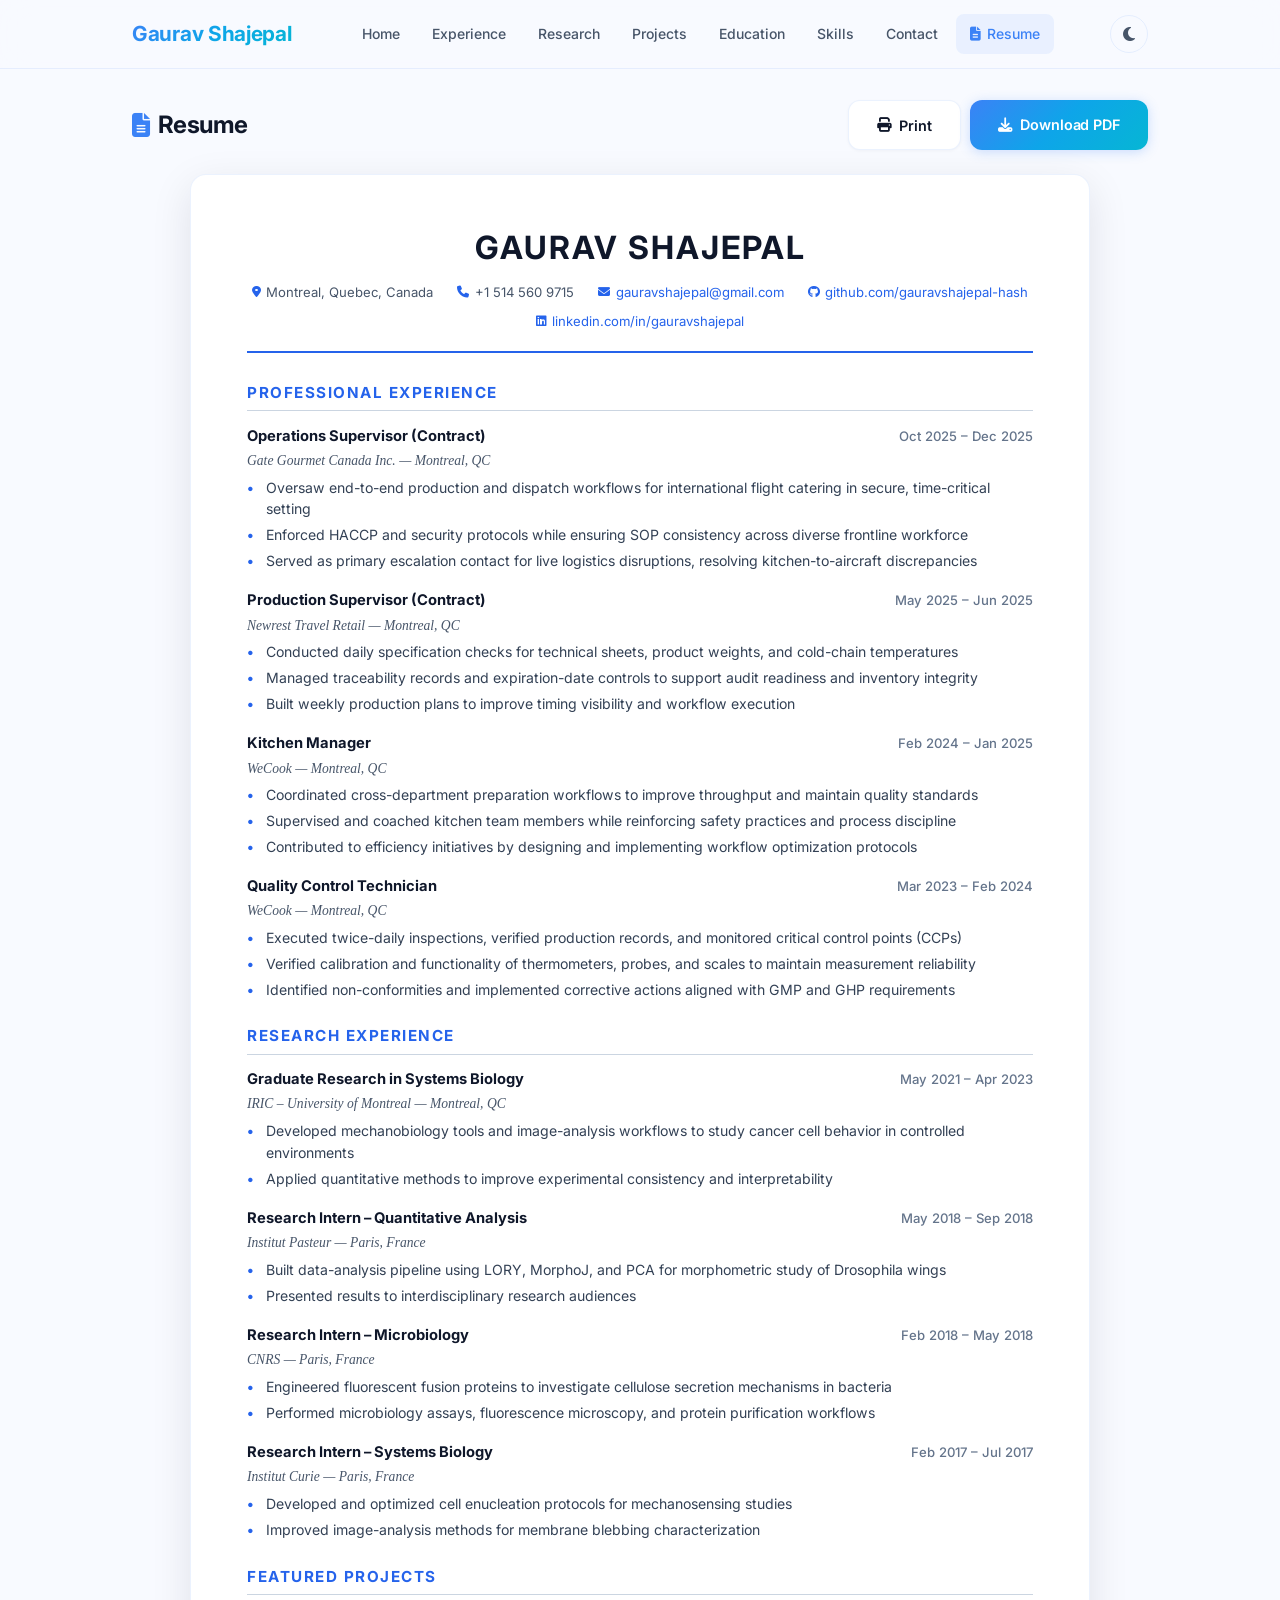
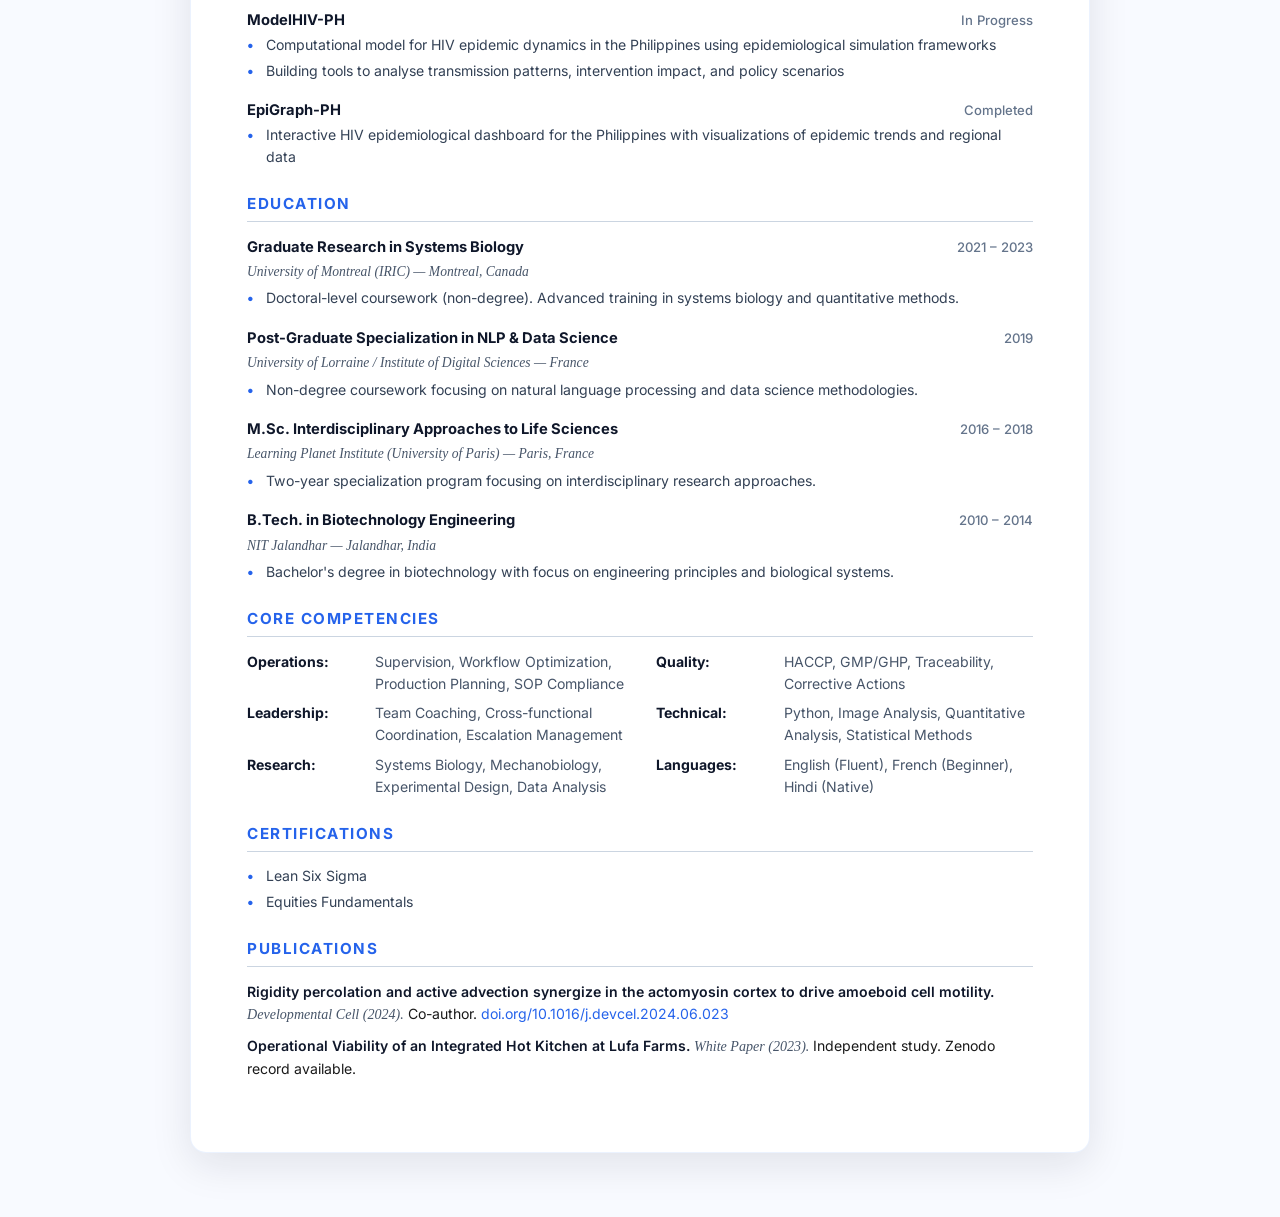
==== commit 113b7a0a: "Rebuild resume page: LaTeX-style rendered CV with print & download options" ====
--- a/resume.html
+++ b/resume.html
@@ -12,10 +12,10 @@
     <style>
         .resume-page {
             padding-top: 100px;
-            min-height: 100vh;
-        }
-
-        .resume-header {
+            padding-bottom: 4rem;
+        }
+
+        .resume-toolbar {
             display: flex;
             justify-content: space-between;
             align-items: center;
@@ -24,56 +24,297 @@
             gap: 1rem;
         }
 
-        .resume-header h1 {
-            font-size: 1.6rem;
+        .resume-toolbar h1 {
+            font-size: 1.5rem;
             font-weight: 700;
             letter-spacing: -0.5px;
+            display: flex;
+            align-items: center;
+            gap: 0.5rem;
+        }
+
+        .resume-toolbar h1 i {
+            color: var(--accent-primary);
         }
 
         .resume-actions {
             display: flex;
-            gap: 0.75rem;
+            gap: 0.6rem;
+        }
+
+        /* LaTeX-style resume container */
+        .resume-paper {
+            background: #ffffff;
+            max-width: 900px;
+            margin: 0 auto;
+            padding: 3rem 3.5rem;
+            border-radius: var(--radius-lg);
+            box-shadow: var(--shadow-lg);
+            border: 1px solid var(--card-border);
+            color: #1a1a1a;
+            font-family: 'Inter', 'Latin Modern Roman', 'Computer Modern', serif;
+            font-size: 0.92rem;
+            line-height: 1.55;
+        }
+
+        [data-theme="dark"] .resume-paper {
+            background: #1e293b;
+            color: #e2e8f0;
+        }
+
+        /* Header */
+        .cv-header {
+            text-align: center;
+            margin-bottom: 1.75rem;
+            padding-bottom: 1.25rem;
+            border-bottom: 2px solid #2563eb;
+        }
+
+        .cv-name {
+            font-size: 2rem;
+            font-weight: 700;
+            letter-spacing: 2px;
+            text-transform: uppercase;
+            color: #0f172a;
+            margin-bottom: 0.6rem;
+        }
+
+        [data-theme="dark"] .cv-name {
+            color: #f1f5f9;
+        }
+
+        .cv-contact {
+            display: flex;
+            justify-content: center;
+            flex-wrap: wrap;
+            gap: 0.5rem 1.5rem;
+            font-size: 0.82rem;
+            color: #475569;
+        }
+
+        [data-theme="dark"] .cv-contact {
+            color: #94a3b8;
+        }
+
+        .cv-contact a {
+            color: #2563eb;
+            text-decoration: none;
+        }
+
+        .cv-contact a:hover {
+            text-decoration: underline;
+        }
+
+        .cv-contact-item {
+            display: flex;
             align-items: center;
-        }
-
-        .resume-container {
-            background: var(--card-bg);
-            border-radius: var(--radius-lg);
-            border: 1px solid var(--card-border);
-            box-shadow: var(--shadow);
-            overflow: hidden;
+            gap: 0.35rem;
+        }
+
+        .cv-contact-item i {
+            font-size: 0.75rem;
+            color: #2563eb;
+        }
+
+        /* Section */
+        .cv-section {
+            margin-bottom: 1.5rem;
+        }
+
+        .cv-section-title {
+            font-size: 0.95rem;
+            font-weight: 700;
+            text-transform: uppercase;
+            letter-spacing: 1.5px;
+            color: #2563eb;
+            border-bottom: 1px solid #cbd5e1;
+            padding-bottom: 0.35rem;
+            margin-bottom: 0.85rem;
+        }
+
+        [data-theme="dark"] .cv-section-title {
+            border-bottom-color: #334155;
+        }
+
+        /* Entry */
+        .cv-entry {
+            margin-bottom: 1.1rem;
+        }
+
+        .cv-entry:last-child {
+            margin-bottom: 0;
+        }
+
+        .cv-entry-header {
+            display: flex;
+            justify-content: space-between;
+            align-items: baseline;
+            margin-bottom: 0.15rem;
+            flex-wrap: wrap;
+            gap: 0.25rem;
+        }
+
+        .cv-entry-title {
+            font-weight: 700;
+            font-size: 0.92rem;
+            color: #0f172a;
+        }
+
+        [data-theme="dark"] .cv-entry-title {
+            color: #f1f5f9;
+        }
+
+        .cv-entry-date {
+            font-size: 0.82rem;
+            color: #64748b;
+            font-weight: 500;
+            white-space: nowrap;
+        }
+
+        .cv-entry-sub {
+            font-style: italic;
+            color: #475569;
+            font-size: 0.85rem;
+            margin-bottom: 0.35rem;
+        }
+
+        [data-theme="dark"] .cv-entry-sub {
+            color: #94a3b8;
+        }
+
+        .cv-entry ul {
+            list-style: none;
+            padding: 0;
+        }
+
+        .cv-entry li {
+            padding-left: 1.2rem;
             position: relative;
-        }
-
-        .resume-embed {
-            width: 100%;
-            height: calc(100vh - 220px);
-            min-height: 600px;
-            border: none;
-            display: block;
-        }
-
-        .resume-fallback {
-            display: none;
-            padding: 3rem 2rem;
-            text-align: center;
-        }
-
-        .resume-fallback i {
-            font-size: 3rem;
-            color: var(--accent-primary);
-            margin-bottom: 1rem;
-        }
-
-        .resume-fallback p {
-            color: var(--text-secondary);
-            margin-bottom: 1.5rem;
+            margin-bottom: 0.25rem;
+            font-size: 0.88rem;
+            color: #334155;
+        }
+
+        [data-theme="dark"] .cv-entry li {
+            color: #cbd5e1;
+        }
+
+        .cv-entry li::before {
+            content: '•';
+            position: absolute;
+            left: 0;
+            color: #2563eb;
+            font-weight: bold;
+        }
+
+        /* Skills */
+        .cv-skills-grid {
+            display: grid;
+            grid-template-columns: 1fr 1fr;
+            gap: 0.5rem 2rem;
+        }
+
+        .cv-skill-row {
+            display: flex;
+            gap: 0.5rem;
+            font-size: 0.88rem;
+        }
+
+        .cv-skill-label {
+            font-weight: 700;
+            color: #0f172a;
+            min-width: 120px;
+            flex-shrink: 0;
+        }
+
+        [data-theme="dark"] .cv-skill-label {
+            color: #f1f5f9;
+        }
+
+        .cv-skill-value {
+            color: #475569;
+        }
+
+        [data-theme="dark"] .cv-skill-value {
+            color: #94a3b8;
+        }
+
+        /* Publications */
+        .cv-pub {
+            margin-bottom: 0.6rem;
+            font-size: 0.88rem;
+        }
+
+        .cv-pub-title {
+            font-weight: 600;
+            color: #0f172a;
+        }
+
+        [data-theme="dark"] .cv-pub-title {
+            color: #f1f5f9;
+        }
+
+        .cv-pub-journal {
+            font-style: italic;
+            color: #475569;
+        }
+
+        [data-theme="dark"] .cv-pub-journal {
+            color: #94a3b8;
+        }
+
+        .cv-pub a {
+            color: #2563eb;
+            text-decoration: none;
+        }
+
+        .cv-pub a:hover {
+            text-decoration: underline;
+        }
+
+        /* Print */
+        @media print {
+            .navbar, .resume-toolbar, .floating-shapes, .back-to-top {
+                display: none !important;
+            }
+
+            .resume-page {
+                padding-top: 0;
+            }
+
+            .resume-paper {
+                box-shadow: none;
+                border: none;
+                padding: 1.5rem;
+                max-width: 100%;
+            }
+
+            body {
+                background: white;
+            }
         }
 
         @media (max-width: 768px) {
-            .resume-embed {
-                height: calc(100vh - 180px);
-                min-height: 500px;
+            .resume-paper {
+                padding: 2rem 1.5rem;
+            }
+
+            .cv-name {
+                font-size: 1.5rem;
+            }
+
+            .cv-contact {
+                flex-direction: column;
+                align-items: center;
+                gap: 0.3rem;
+            }
+
+            .cv-skills-grid {
+                grid-template-columns: 1fr;
+            }
+
+            .cv-entry-header {
+                flex-direction: column;
             }
         }
     </style>
@@ -110,27 +351,280 @@
     <!-- Resume Section -->
     <section class="resume-page">
         <div class="container">
-            <div class="resume-header">
-                <h1><i class="fas fa-file-alt" style="color:var(--accent-primary);margin-right:0.5rem;"></i> Resume</h1>
+            <div class="resume-toolbar">
+                <h1><i class="fas fa-file-alt"></i> Resume</h1>
                 <div class="resume-actions">
+                    <button onclick="window.print()" class="btn btn-secondary">
+                        <i class="fas fa-print"></i> Print
+                    </button>
                     <a href="My_CV.pdf" download="Gaurav_Shajepal_CV.pdf" class="btn btn-primary">
                         <i class="fas fa-download"></i> Download PDF
                     </a>
-                    <a href="My_CV.pdf" target="_blank" class="btn btn-secondary">
-                        <i class="fas fa-external-link-alt"></i> Open in New Tab
-                    </a>
                 </div>
             </div>
-            <div class="resume-container">
-                <object data="My_CV.pdf" type="application/pdf" class="resume-embed" id="resumeEmbed">
-                    <div class="resume-fallback" id="resumeFallback">
-                        <i class="fas fa-file-pdf"></i>
-                        <p>Your browser doesn't support PDF preview.</p>
-                        <a href="My_CV.pdf" download="Gaurav_Shajepal_CV.pdf" class="btn btn-primary">
-                            <i class="fas fa-download"></i> Download PDF Instead
-                        </a>
-                    </div>
-                </object>
+
+            <div class="resume-paper">
+                <!-- Header -->
+                <div class="cv-header">
+                    <div class="cv-name">Gaurav Shajepal</div>
+                    <div class="cv-contact">
+                        <span class="cv-contact-item">
+                            <i class="fas fa-map-marker-alt"></i> Montreal, Quebec, Canada
+                        </span>
+                        <span class="cv-contact-item">
+                            <i class="fas fa-phone"></i> +1 514 560 9715
+                        </span>
+                        <span class="cv-contact-item">
+                            <i class="fas fa-envelope"></i>
+                            <a href="mailto:gauravshajepal@gmail.com">gauravshajepal@gmail.com</a>
+                        </span>
+                        <span class="cv-contact-item">
+                            <i class="fab fa-github"></i>
+                            <a href="https://github.com/gauravshajepal-hash" target="_blank">github.com/gauravshajepal-hash</a>
+                        </span>
+                        <span class="cv-contact-item">
+                            <i class="fab fa-linkedin"></i>
+                            <a href="https://linkedin.com/in/gauravshajepal" target="_blank">linkedin.com/in/gauravshajepal</a>
+                        </span>
+                    </div>
+                </div>
+
+                <!-- Professional Experience -->
+                <div class="cv-section">
+                    <div class="cv-section-title">Professional Experience</div>
+
+                    <div class="cv-entry">
+                        <div class="cv-entry-header">
+                            <span class="cv-entry-title">Operations Supervisor (Contract)</span>
+                            <span class="cv-entry-date">Oct 2025 – Dec 2025</span>
+                        </div>
+                        <div class="cv-entry-sub"><a href="https://www.gategroup.com/" target="_blank">Gate Gourmet Canada Inc.</a> — Montreal, QC</div>
+                        <ul>
+                            <li>Oversaw end-to-end production and dispatch workflows for international flight catering in secure, time-critical setting</li>
+                            <li>Enforced HACCP and security protocols while ensuring SOP consistency across diverse frontline workforce</li>
+                            <li>Served as primary escalation contact for live logistics disruptions, resolving kitchen-to-aircraft discrepancies</li>
+                        </ul>
+                    </div>
+
+                    <div class="cv-entry">
+                        <div class="cv-entry-header">
+                            <span class="cv-entry-title">Production Supervisor (Contract)</span>
+                            <span class="cv-entry-date">May 2025 – Jun 2025</span>
+                        </div>
+                        <div class="cv-entry-sub"><a href="https://www.newrest.eu/" target="_blank">Newrest Travel Retail</a> — Montreal, QC</div>
+                        <ul>
+                            <li>Conducted daily specification checks for technical sheets, product weights, and cold-chain temperatures</li>
+                            <li>Managed traceability records and expiration-date controls to support audit readiness and inventory integrity</li>
+                            <li>Built weekly production plans to improve timing visibility and workflow execution</li>
+                        </ul>
+                    </div>
+
+                    <div class="cv-entry">
+                        <div class="cv-entry-header">
+                            <span class="cv-entry-title">Kitchen Manager</span>
+                            <span class="cv-entry-date">Feb 2024 – Jan 2025</span>
+                        </div>
+                        <div class="cv-entry-sub"><a href="https://www.wecookmeals.ca/" target="_blank">WeCook</a> — Montreal, QC</div>
+                        <ul>
+                            <li>Coordinated cross-department preparation workflows to improve throughput and maintain quality standards</li>
+                            <li>Supervised and coached kitchen team members while reinforcing safety practices and process discipline</li>
+                            <li>Contributed to efficiency initiatives by designing and implementing workflow optimization protocols</li>
+                        </ul>
+                    </div>
+
+                    <div class="cv-entry">
+                        <div class="cv-entry-header">
+                            <span class="cv-entry-title">Quality Control Technician</span>
+                            <span class="cv-entry-date">Mar 2023 – Feb 2024</span>
+                        </div>
+                        <div class="cv-entry-sub"><a href="https://www.wecookmeals.ca/" target="_blank">WeCook</a> — Montreal, QC</div>
+                        <ul>
+                            <li>Executed twice-daily inspections, verified production records, and monitored critical control points (CCPs)</li>
+                            <li>Verified calibration and functionality of thermometers, probes, and scales to maintain measurement reliability</li>
+                            <li>Identified non-conformities and implemented corrective actions aligned with GMP and GHP requirements</li>
+                        </ul>
+                    </div>
+                </div>
+
+                <!-- Research Experience -->
+                <div class="cv-section">
+                    <div class="cv-section-title">Research Experience</div>
+
+                    <div class="cv-entry">
+                        <div class="cv-entry-header">
+                            <span class="cv-entry-title">Graduate Research in Systems Biology</span>
+                            <span class="cv-entry-date">May 2021 – Apr 2023</span>
+                        </div>
+                        <div class="cv-entry-sub"><a href="https://iric.umontreal.ca/" target="_blank">IRIC – University of Montreal</a> — Montreal, QC</div>
+                        <ul>
+                            <li>Developed mechanobiology tools and image-analysis workflows to study cancer cell behavior in controlled environments</li>
+                            <li>Applied quantitative methods to improve experimental consistency and interpretability</li>
+                        </ul>
+                    </div>
+
+                    <div class="cv-entry">
+                        <div class="cv-entry-header">
+                            <span class="cv-entry-title">Research Intern – Quantitative Analysis</span>
+                            <span class="cv-entry-date">May 2018 – Sep 2018</span>
+                        </div>
+                        <div class="cv-entry-sub"><a href="https://www.pasteur.fr/" target="_blank">Institut Pasteur</a> — Paris, France</div>
+                        <ul>
+                            <li>Built data-analysis pipeline using LORY, MorphoJ, and PCA for morphometric study of Drosophila wings</li>
+                            <li>Presented results to interdisciplinary research audiences</li>
+                        </ul>
+                    </div>
+
+                    <div class="cv-entry">
+                        <div class="cv-entry-header">
+                            <span class="cv-entry-title">Research Intern – Microbiology</span>
+                            <span class="cv-entry-date">Feb 2018 – May 2018</span>
+                        </div>
+                        <div class="cv-entry-sub"><a href="https://www.cnrs.fr/" target="_blank">CNRS</a> — Paris, France</div>
+                        <ul>
+                            <li>Engineered fluorescent fusion proteins to investigate cellulose secretion mechanisms in bacteria</li>
+                            <li>Performed microbiology assays, fluorescence microscopy, and protein purification workflows</li>
+                        </ul>
+                    </div>
+
+                    <div class="cv-entry">
+                        <div class="cv-entry-header">
+                            <span class="cv-entry-title">Research Intern – Systems Biology</span>
+                            <span class="cv-entry-date">Feb 2017 – Jul 2017</span>
+                        </div>
+                        <div class="cv-entry-sub"><a href="https://curie.fr/" target="_blank">Institut Curie</a> — Paris, France</div>
+                        <ul>
+                            <li>Developed and optimized cell enucleation protocols for mechanosensing studies</li>
+                            <li>Improved image-analysis methods for membrane blebbing characterization</li>
+                        </ul>
+                    </div>
+                </div>
+
+                <!-- Featured Projects -->
+                <div class="cv-section">
+                    <div class="cv-section-title">Featured Projects</div>
+
+                    <div class="cv-entry">
+                        <div class="cv-entry-header">
+                            <span class="cv-entry-title"><a href="https://github.com/gauravshajepal-hash/ModelHIV-PH" target="_blank">ModelHIV-PH</a></span>
+                            <span class="cv-entry-date">In Progress</span>
+                        </div>
+                        <ul>
+                            <li>Computational model for HIV epidemic dynamics in the Philippines using epidemiological simulation frameworks</li>
+                            <li>Building tools to analyse transmission patterns, intervention impact, and policy scenarios</li>
+                        </ul>
+                    </div>
+
+                    <div class="cv-entry">
+                        <div class="cv-entry-header">
+                            <span class="cv-entry-title"><a href="https://gauravshajepal-hash.github.io/epigraph-ph/" target="_blank">EpiGraph-PH</a></span>
+                            <span class="cv-entry-date">Completed</span>
+                        </div>
+                        <ul>
+                            <li>Interactive HIV epidemiological dashboard for the Philippines with visualizations of epidemic trends and regional data</li>
+                        </ul>
+                    </div>
+                </div>
+
+                <!-- Education -->
+                <div class="cv-section">
+                    <div class="cv-section-title">Education</div>
+
+                    <div class="cv-entry">
+                        <div class="cv-entry-header">
+                            <span class="cv-entry-title">Graduate Research in Systems Biology</span>
+                            <span class="cv-entry-date">2021 – 2023</span>
+                        </div>
+                        <div class="cv-entry-sub"><a href="https://www.umontreal.ca/" target="_blank">University of Montreal</a> (IRIC) — Montreal, Canada</div>
+                        <ul><li>Doctoral-level coursework (non-degree). Advanced training in systems biology and quantitative methods.</li></ul>
+                    </div>
+
+                    <div class="cv-entry">
+                        <div class="cv-entry-header">
+                            <span class="cv-entry-title">Post-Graduate Specialization in NLP & Data Science</span>
+                            <span class="cv-entry-date">2019</span>
+                        </div>
+                        <div class="cv-entry-sub"><a href="https://www.univ-lorraine.fr/" target="_blank">University of Lorraine</a> / Institute of Digital Sciences — France</div>
+                        <ul><li>Non-degree coursework focusing on natural language processing and data science methodologies.</li></ul>
+                    </div>
+
+                    <div class="cv-entry">
+                        <div class="cv-entry-header">
+                            <span class="cv-entry-title">M.Sc. Interdisciplinary Approaches to Life Sciences</span>
+                            <span class="cv-entry-date">2016 – 2018</span>
+                        </div>
+                        <div class="cv-entry-sub"><a href="https://www.learningplanetinstitute.org/" target="_blank">Learning Planet Institute</a> (University of Paris) — Paris, France</div>
+                        <ul><li>Two-year specialization program focusing on interdisciplinary research approaches.</li></ul>
+                    </div>
+
+                    <div class="cv-entry">
+                        <div class="cv-entry-header">
+                            <span class="cv-entry-title">B.Tech. in Biotechnology Engineering</span>
+                            <span class="cv-entry-date">2010 – 2014</span>
+                        </div>
+                        <div class="cv-entry-sub"><a href="https://www.nitj.ac.in/" target="_blank">NIT Jalandhar</a> — Jalandhar, India</div>
+                        <ul><li>Bachelor's degree in biotechnology with focus on engineering principles and biological systems.</li></ul>
+                    </div>
+                </div>
+
+                <!-- Core Competencies -->
+                <div class="cv-section">
+                    <div class="cv-section-title">Core Competencies</div>
+                    <div class="cv-skills-grid">
+                        <div class="cv-skill-row">
+                            <span class="cv-skill-label">Operations:</span>
+                            <span class="cv-skill-value">Supervision, Workflow Optimization, Production Planning, SOP Compliance</span>
+                        </div>
+                        <div class="cv-skill-row">
+                            <span class="cv-skill-label">Quality:</span>
+                            <span class="cv-skill-value">HACCP, GMP/GHP, Traceability, Corrective Actions</span>
+                        </div>
+                        <div class="cv-skill-row">
+                            <span class="cv-skill-label">Leadership:</span>
+                            <span class="cv-skill-value">Team Coaching, Cross-functional Coordination, Escalation Management</span>
+                        </div>
+                        <div class="cv-skill-row">
+                            <span class="cv-skill-label">Technical:</span>
+                            <span class="cv-skill-value">Python, Image Analysis, Quantitative Analysis, Statistical Methods</span>
+                        </div>
+                        <div class="cv-skill-row">
+                            <span class="cv-skill-label">Research:</span>
+                            <span class="cv-skill-value">Systems Biology, Mechanobiology, Experimental Design, Data Analysis</span>
+                        </div>
+                        <div class="cv-skill-row">
+                            <span class="cv-skill-label">Languages:</span>
+                            <span class="cv-skill-value">English (Fluent), French (Beginner), Hindi (Native)</span>
+                        </div>
+                    </div>
+                </div>
+
+                <!-- Certifications -->
+                <div class="cv-section">
+                    <div class="cv-section-title">Certifications</div>
+                    <div class="cv-entry">
+                        <ul>
+                            <li>Lean Six Sigma</li>
+                            <li>Equities Fundamentals</li>
+                        </ul>
+                    </div>
+                </div>
+
+                <!-- Publications -->
+                <div class="cv-section">
+                    <div class="cv-section-title">Publications</div>
+
+                    <div class="cv-pub">
+                        <span class="cv-pub-title">Rigidity percolation and active advection synergize in the actomyosin cortex to drive amoeboid cell motility.</span>
+                        <span class="cv-pub-journal"> Developmental Cell (2024).</span>
+                        Co-author.
+                        <a href="https://doi.org/10.1016/j.devcel.2024.06.023" target="_blank">doi.org/10.1016/j.devcel.2024.06.023</a>
+                    </div>
+
+                    <div class="cv-pub">
+                        <span class="cv-pub-title">Operational Viability of an Integrated Hot Kitchen at Lufa Farms.</span>
+                        <span class="cv-pub-journal"> White Paper (2023).</span>
+                        Independent study. Zenodo record available.
+                    </div>
+                </div>
             </div>
         </div>
     </section>
@@ -170,16 +664,6 @@
                 }
             });
         }
-
-        // Check if PDF loaded
-        const embed = document.getElementById('resumeEmbed');
-        const fallback = document.getElementById('resumeFallback');
-        if (embed && fallback) {
-            embed.addEventListener('error', () => {
-                embed.style.display = 'none';
-                fallback.style.display = 'block';
-            });
-        }
     </script>
 </body>
 </html>
